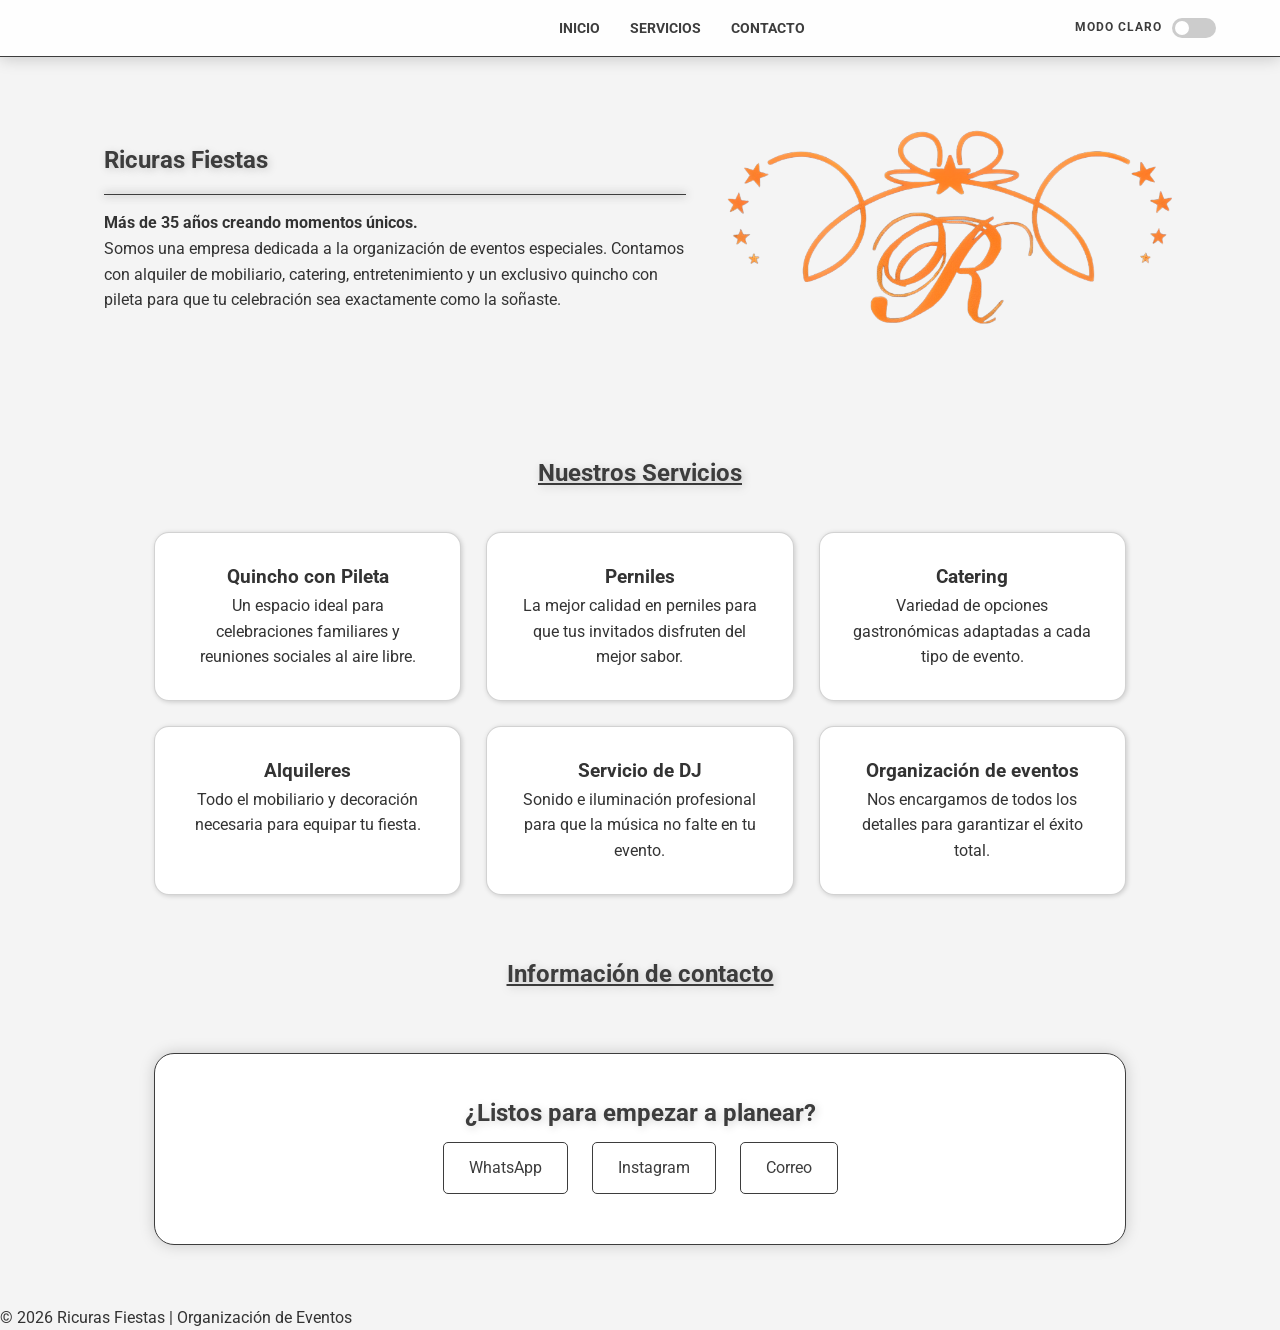
==== index.html @ ecd48186 "Primera version de la pagina de Ricuras Fiestas" ====
<!DOCTYPE html>
<html lang="es">
<head>
    <meta charset="UTF-8">
    <meta name="viewport" content="width=device-width, initial-scale=1.0">
    <title>Ricuras Fiestas | Eventos Inolvidables</title>
    <link rel="stylesheet" href="styles.css" />
    <link rel="preconnect" href="https://fonts.googleapis.com">
    <link rel="preconnect" href="https://fonts.gstatic.com" crossorigin>
    <link href="https://fonts.googleapis.com/css2?family=Roboto:wght@300;400;700&display=swap" rel="stylesheet">
</head>
<body>
<header>
    <nav class="main-nav">
        <ul>
            <li><a href="#home">Inicio</a></li>
            <li><a href="#servicios">Servicios</a></li>
            <li><a href="#contacto">Contacto</a></li>
            <li>
    <div class="theme-switch-wrapper">
        <span id="theme-text">Modo Claro</span>
        <label class="switch">
            <input type="checkbox" id="theme-toggle">
            <span class="slider"></span>
        </label>
    </div>
</li>
        </ul>
    </nav>
</header>   

<main>
    <section id="home" class="hero">
        <div class="hero-content">
            <h1 class="glow-text">Ricuras Fiestas</h1>
            <hr class="glow-hr">
            <p class="subtitle"><strong>Más de 35 años creando momentos únicos.</strong></p>
            <p class="description">
                Somos una empresa dedicada a la organización de eventos especiales. 
                Contamos con alquiler de mobiliario, catering, entretenimiento y un exclusivo quincho con pileta 
                para que tu celebración sea exactamente como la soñaste.
            </p>
        </div>
        <div class="hero-image">
            <img src="Fotoperfil.png" alt="Ricuras Fiestas Logo" class="profile-img" />
        </div>
    </section>

    <section id="servicios" class="container">
        <h2 class="center glow-text"><u>Nuestros Servicios</u></h2>
        <div class="services-grid">
            
            <article id="quincho" class="card">
                <h3>Quincho con Pileta</h3>
                <p>Un espacio ideal para celebraciones familiares y reuniones sociales al aire libre.</p>
            </article>

            <article id="perniles" class="card">
                <h3>Perniles</h3>
                <p>La mejor calidad en perniles para que tus invitados disfruten del mejor sabor.</p>
            </article>

            <article id="catering" class="card">
                <h3>Catering</h3>
                <p>Variedad de opciones gastronómicas adaptadas a cada tipo de evento.</p>
            </article>

            <article id="alquileres" class="card">
                <h3>Alquileres</h3>
                <p>Todo el mobiliario y decoración necesaria para equipar tu fiesta.</p>
            </article>

            <article id="dj" class="card">
                <h3>Servicio de DJ</h3>
                <p>Sonido e iluminación profesional para que la música no falte en tu evento.</p>
            </article>

            <article id="organizacion" class="card">
                <h3>Organización de eventos</h3>
                <p>Nos encargamos de todos los detalles para garantizar el éxito total.</p>
            </article>

        </div>
    </section>

    <section>
        <h2 class="center glow-text"><u>Información de contacto</u></h2>
    </section>  
    <section id="contacto" class="container">
        <div class="contact-card">
            <h2 class="glow-text center">¿Listos para empezar a planear?</h2>
            <div class="contact-buttons">
                <a href="https://wa.me/5493794884233" target="_blank" class="btn">WhatsApp</a>
                <a href="https://www.instagram.com/ricuras_fiestas/" target="_blank" class="btn">Instagram</a>
                <a href="mailto:pinchu976@gmail.com" class="btn">Correo</a>
            </div>
        </div>
    </section>
</main>

<footer>
    <p>&copy; 2026 Ricuras Fiestas | Organización de Eventos</p>
</footer>

<script src="script.js"></script>
</body>
</html>
---- styles.css ----
:root {
    --bg-color: #f4f4f4;
    --card-bg: #ffffff;
    --accent-color: #3d3d3d;
    --text-color: #333333;
    --header-bg: rgba(255, 255, 255, 0.9);
    --shadow-color: rgba(0, 0, 0, 0.178);
    --glow-shadow: rgba(0, 0, 0, 0.176);
}

body.dark-mode {
    --bg-color: #000000;
    --card-bg: #1a1a1a;
    --accent-color: #fefefe;
    --text-color: #ffffff;
    --header-bg: rgba(0, 0, 0, 0.95);
    --shadow-color: rgba(255, 255, 255, 0.3);
    --glow-shadow: rgba(255, 255, 255, 0.8);
}

* {
    box-sizing: border-box;
    margin: 0;
    padding: 0;
}

html, body {
    background-color: var(--bg-color);
    font-family: 'Roboto', sans-serif;
    color: var(--text-color);
    line-height: 1.6;
    scroll-behavior: smooth;
    width: 100%;
    overflow-x: hidden; 
    transition: background 0.4s ease, color 0.4s ease;
}

header {
    position: fixed;
    top: 0;
    left: 0;
    width: 100%;
    background: var(--header-bg);
    backdrop-filter: blur(10px);
    border-bottom: 1px solid var(--accent-color);
    box-shadow: 0 2px 15px var(--shadow-color);
    z-index: 1000;
}

.main-nav ul {
    display: flex;
    align-items: center;
    list-style: none;
    padding: 15px 5%;
    width: 100%;
    gap: 30px;
}

.main-nav ul li:first-child {
    margin-left: 43%;
}

.main-nav ul li:last-child {
    margin-left: auto;
}

.main-nav a {
    color: var(--accent-color);
    text-decoration: none;
    font-weight: bold;
    text-transform: uppercase;
    font-size: 0.85rem;
    transition: 0.3s ease;
    display: inline-block;
}

.main-nav a:hover {
    text-shadow: 0 0 10px var(--accent-color);
    transform: scale(1.1);
}

.theme-switch-wrapper {
    display: flex;
    align-items: center;
    gap: 10px;
}

#theme-text {
    font-size: 0.75rem;
    font-weight: bold;
    text-transform: uppercase;
    color: var(--accent-color);
    letter-spacing: 1px;
}

.switch {
    position: relative;
    display: inline-block;
    width: 44px;
    height: 20px;
}

.switch input {
    opacity: 0;
    width: 0;
    height: 0;
}

.slider {
    position: absolute;
    cursor: pointer;
    top: 0; left: 0; right: 0; bottom: 0;
    background-color: #ccc;
    transition: .4s;
    border-radius: 34px;
}

.slider:before {
    position: absolute;
    content: "";
    height: 14px;
    width: 14px;
    left: 3px;
    bottom: 3px;
    background-color: white;
    transition: .4s;
    border-radius: 50%;
}

input:checked + .slider {
    background-color: #555;
}

input:checked + .slider:before {
    transform: translateX(24px);
}

.slider:hover {
    box-shadow: 0 0 10px var(--shadow-color);
}

.hero {
    display: flex;
    flex-wrap: wrap;
    align-items: center;
    justify-content: center;
    padding: 120px 5% 60px;
    gap: 40px;
    max-width: 1200px;
    margin: 0 auto;
}

.hero-content {
    flex: 1;
    min-width: 280px;
    max-width: 600px;
}

.profile-img {
    width: 100%;
    max-width: 450px;
    height: auto;
    border-radius: 20px;
    transition: transform 0.6s ease, box-shadow 0.6s ease;
    object-fit: cover;
}

.profile-img:hover {
    transform: scale(1.05);
    box-shadow: 0 0 30px var(--glow-shadow);
}

.container {
    padding: 60px 5%;
    max-width: 1100px;
    margin: 0 auto;
}

.services-grid {
    display: grid;
    grid-template-columns: repeat(auto-fit, minmax(min(100%, 280px), 1fr));
    gap: 25px;
    margin-top: 40px;
}

.card {
    background: var(--card-bg);
    border: 1px solid var(--shadow-color);
    border-radius: 15px;
    padding: 30px;
    text-align: center;
    box-shadow: 1px 1px 5px var(--shadow-color);
    transition: all 0.6s ease;
    cursor: pointer;
}

.card:hover {
    transform: scale(1.05);
    background: var(--card-bg); 
    border-color: var(--accent-color);
    box-shadow: 0 0 25px var(--glow-shadow);
}

.glow-text {
    text-shadow: 2px 2px 8px var(--glow-shadow);
    color: var(--accent-color);
}

.glow-hr {
    border: 0;
    height: 1px;
    background: var(--accent-color);
    box-shadow: 0 0 8px var(--accent-color);
    margin: 15px 0;
}

.center { text-align: center; }

.contact-card {
    background: var(--card-bg);
    padding: 40px;
    border-radius: 20px;
    border: 1px solid var(--accent-color);
    box-shadow: 0 0 15px var(--shadow-color);
    text-align: center;
}

.btn {
    display: inline-block;
    padding: 12px 25px;
    border: 1px solid var(--accent-color);
    color: var(--accent-color);
    text-decoration: none;
    border-radius: 5px;
    transition: all 0.4s ease;
    margin: 10px;
}

.btn:hover {
    background: var(--accent-color);
    color: var(--bg-color);
    transform: scale(1.1); 
    box-shadow: 0 0 20px var(--glow-shadow);
}

@media (max-width: 768px) {
    .main-nav ul {
        flex-direction: row; 
        gap: 15px;
        padding: 15px 2%;
    }

    .main-nav ul li:first-child,
    .main-nav ul li:last-child {
        margin-left: 0; 
    }

    .hero {
        flex-direction: column-reverse;
        text-align: center;
        padding-top: 100px;
    }
    
    .card:hover {
        transform: scale(1.02); 
    }
    
}
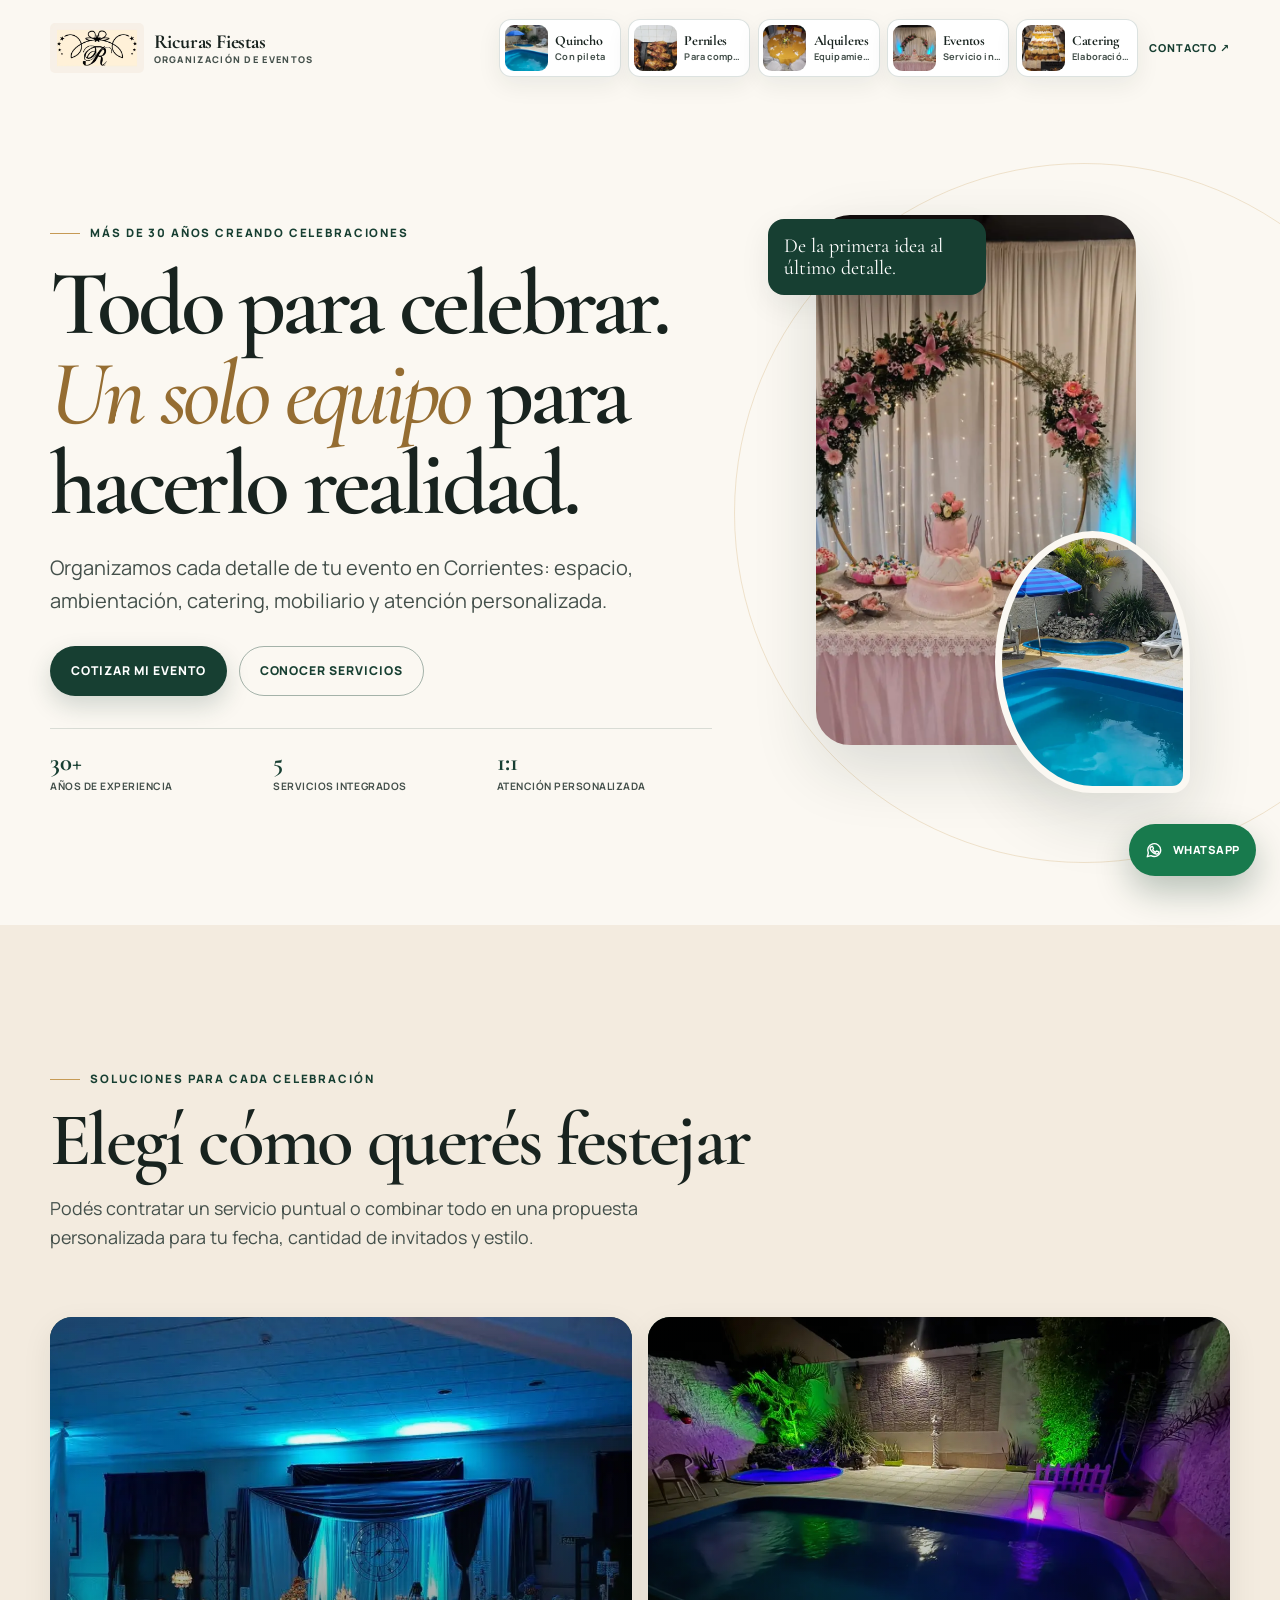
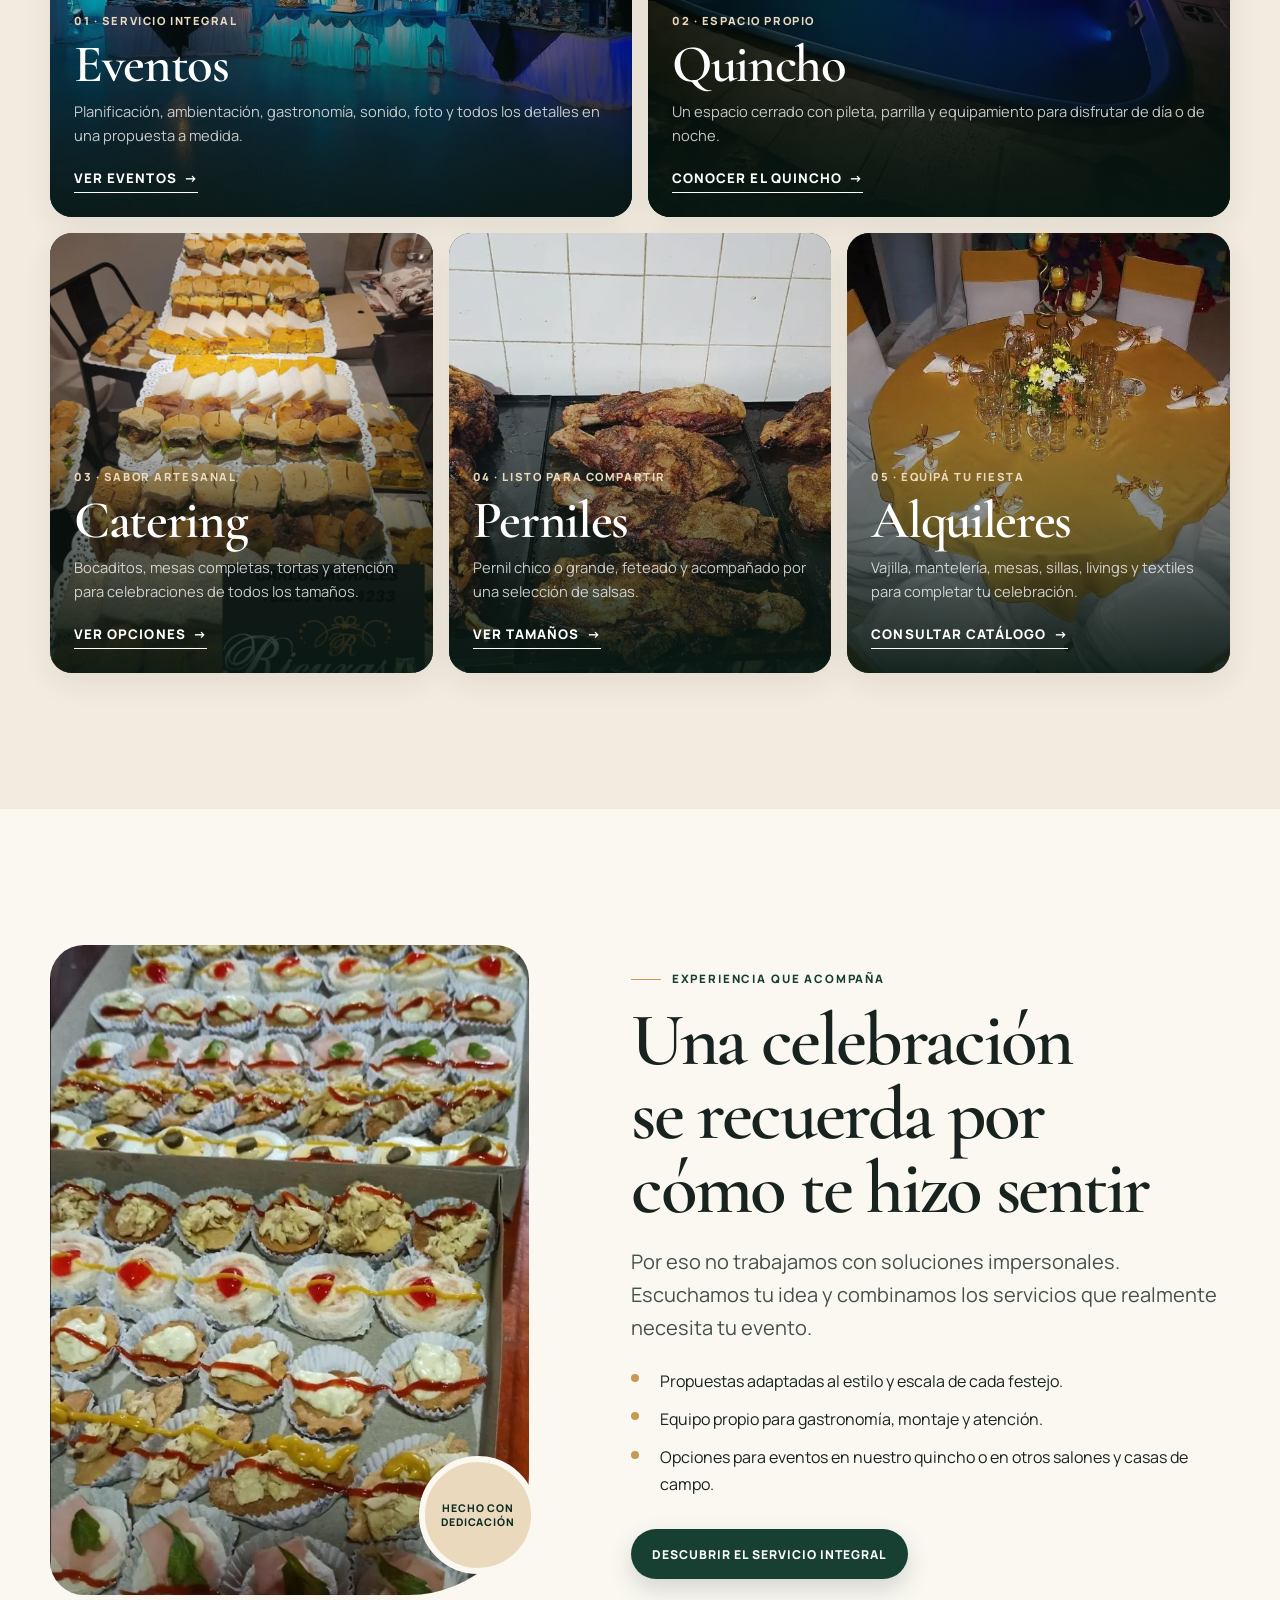
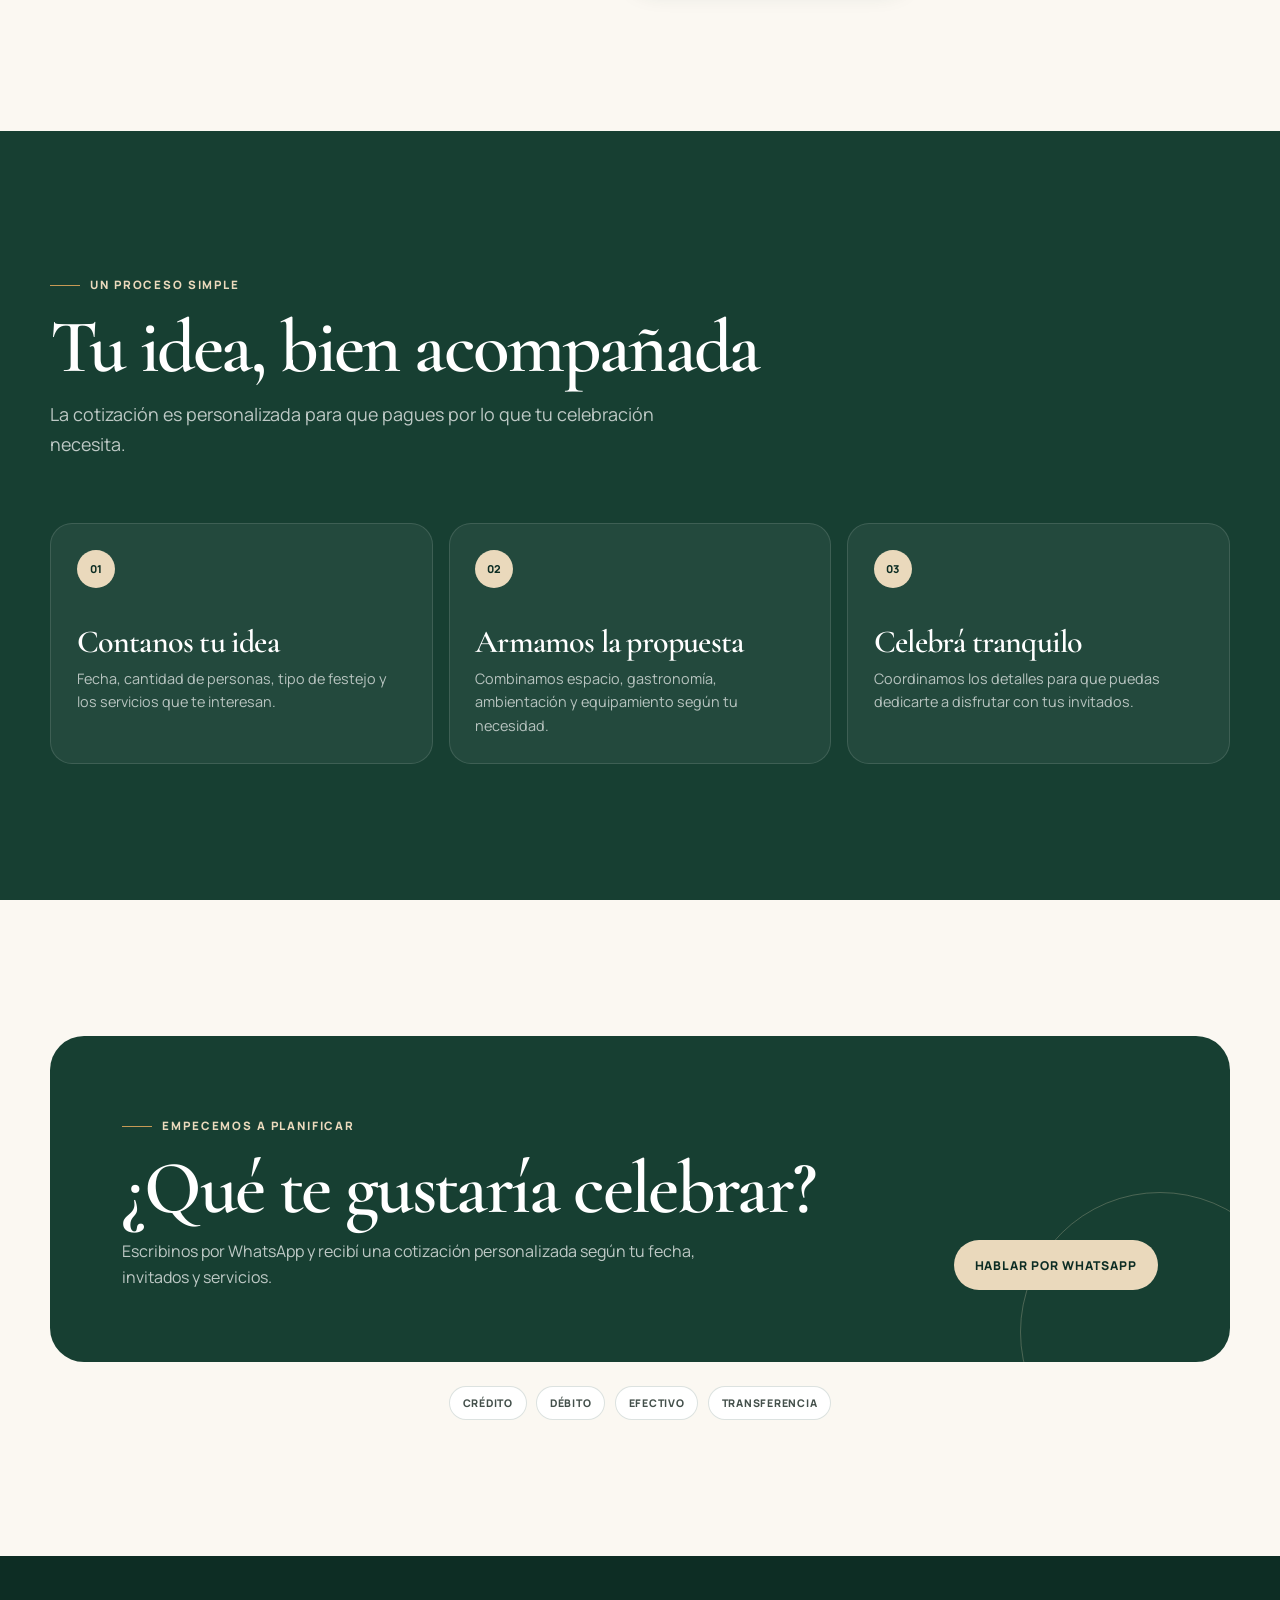
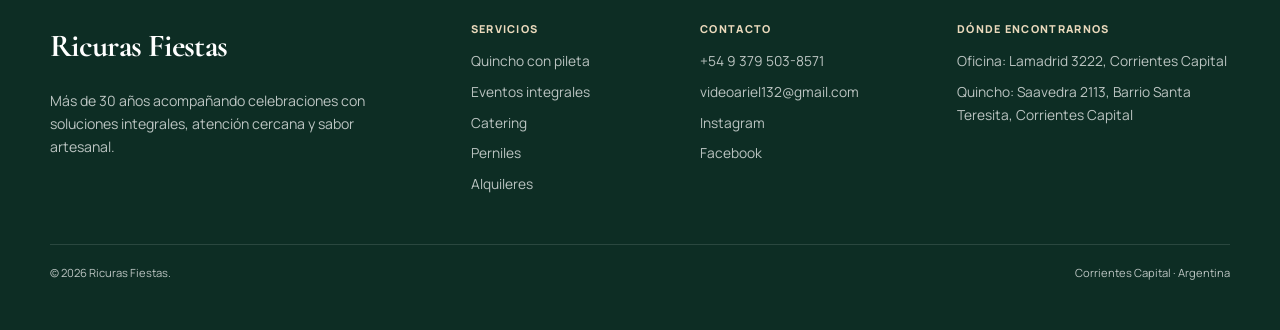
==== commit f54eab18: "Actualizacion de la nueva pagina de ricuras fiestas" ====
--- a/index.html
+++ b/index.html
@@ -1,107 +1,200 @@
-<!DOCTYPE html>
-<html lang="es">
+<!doctype html>
+<html lang="es-AR">
 <head>
-    <meta charset="UTF-8">
-    <meta name="viewport" content="width=device-width, initial-scale=1.0">
-    <title>Ricuras Fiestas | Eventos Inolvidables</title>
-    <link rel="stylesheet" href="styles.css" />
-    <link rel="preconnect" href="https://fonts.googleapis.com">
-    <link rel="preconnect" href="https://fonts.gstatic.com" crossorigin>
-    <link href="https://fonts.googleapis.com/css2?family=Roboto:wght@300;400;700&display=swap" rel="stylesheet">
+  <meta charset="utf-8">
+  <meta name="viewport" content="width=device-width, initial-scale=1">
+  <meta name="description" content="Ricuras Fiestas organiza eventos, catering, quincho con pileta, perniles y alquileres en Corrientes Capital. Más de 30 años creando celebraciones.">
+  <meta name="theme-color" content="#173f32">
+  <title>Ricuras Fiestas | Eventos y catering en Corrientes</title>
+  <link rel="icon" href="assets/images/brand/favicon.png" type="image/png">
+  <link rel="preconnect" href="https://fonts.googleapis.com">
+  <link rel="preconnect" href="https://fonts.gstatic.com" crossorigin>
+  <link href="https://fonts.googleapis.com/css2?family=Cormorant+Garamond:ital,wght@0,500;0,600;0,700;1,500&family=Manrope:wght@400;500;600;700;800&display=swap" rel="stylesheet">
+  <script>document.documentElement.classList.add("js");</script>
+  <link rel="stylesheet" href="css/styles.css">
+  <script type="application/ld+json">
+  {
+    "@context": "https://schema.org",
+    "@type": "LocalBusiness",
+    "name": "Ricuras Fiestas",
+    "description": "Organización integral de eventos, catering, alquiler de quincho, perniles y mobiliario.",
+    "telephone": "+54 9 379 503-8571",
+    "email": "videoariel132@gmail.com",
+    "address": {
+      "@type": "PostalAddress",
+      "streetAddress": "Lamadrid 3222",
+      "addressLocality": "Corrientes Capital",
+      "addressCountry": "AR"
+    },
+    "sameAs": [
+      "https://www.instagram.com/ricuras_fiestas/",
+      "https://www.facebook.com/RicurasFiestas"
+    ]
+  }
+  </script>
 </head>
-<body>
-<header>
-    <nav class="main-nav">
-        <ul>
-            <li><a href="#home">Inicio</a></li>
-            <li><a href="#servicios">Servicios</a></li>
-            <li><a href="#contacto">Contacto</a></li>
-            <li>
-    <div class="theme-switch-wrapper">
-        <span id="theme-text">Modo Claro</span>
-        <label class="switch">
-            <input type="checkbox" id="theme-toggle">
-            <span class="slider"></span>
-        </label>
-    </div>
-</li>
-        </ul>
-    </nav>
-</header>   
-
-<main>
-    <section id="home" class="hero">
-        <div class="hero-content">
-            <h1 class="glow-text">Ricuras Fiestas</h1>
-            <hr class="glow-hr">
-            <p class="subtitle"><strong>Más de 35 años creando momentos únicos.</strong></p>
-            <p class="description">
-                Somos una empresa dedicada a la organización de eventos especiales. 
-                Contamos con alquiler de mobiliario, catering, entretenimiento y un exclusivo quincho con pileta 
-                para que tu celebración sea exactamente como la soñaste.
-            </p>
-        </div>
-        <div class="hero-image">
-            <img src="Fotoperfil.png" alt="Ricuras Fiestas Logo" class="profile-img" />
-        </div>
-    </section>
-
-    <section id="servicios" class="container">
-        <h2 class="center glow-text"><u>Nuestros Servicios</u></h2>
+<body data-page="inicio">
+  <a class="skip-link" href="#contenido">Saltar al contenido</a>
+  <div data-site-header></div>
+
+  <main id="contenido">
+    <section class="home-hero">
+      <div class="container hero-grid">
+        <div class="hero-copy reveal">
+          <span class="eyebrow">Más de 30 años creando celebraciones</span>
+          <h1>Todo para celebrar. <em>Un solo equipo</em> para hacerlo realidad.</h1>
+          <p class="lead">Organizamos cada detalle de tu evento en Corrientes: espacio, ambientación, catering, mobiliario y atención personalizada.</p>
+          <div class="hero-actions">
+            <a class="button button--primary" href="#" data-whatsapp="Hola, quiero contarles mi idea y solicitar una cotización personalizada para un evento.">Cotizar mi evento</a>
+            <a class="button button--outline" href="#servicios">Conocer servicios</a>
+          </div>
+          <div class="hero-trust" aria-label="Principales fortalezas">
+            <div><strong>30+</strong><span>Años de experiencia</span></div>
+            <div><strong>5</strong><span>Servicios integrados</span></div>
+            <div><strong>1:1</strong><span>Atención personalizada</span></div>
+          </div>
+        </div>
+
+        <div class="hero-collage reveal" aria-label="Selección de trabajos de Ricuras Fiestas">
+          <figure class="hero-photo hero-photo--main">
+            <img src="assets/images/eventos/evento-15.webp" alt="Mesa dulce rosa preparada por Ricuras Fiestas" width="1600" height="1200">
+          </figure>
+          <figure class="hero-photo hero-photo--small">
+            <img src="assets/images/quincho/quincho-02.webp" alt="Pileta del quincho durante el día" width="1600" height="900">
+          </figure>
+          <p class="hero-note">De la primera idea al último detalle.</p>
+        </div>
+      </div>
+    </section>
+
+    <section class="section section--cream" id="servicios">
+      <div class="container">
+        <header class="section-heading reveal">
+          <span class="eyebrow">Soluciones para cada celebración</span>
+          <h2>Elegí cómo querés festejar</h2>
+          <p>Podés contratar un servicio puntual o combinar todo en una propuesta personalizada para tu fecha, cantidad de invitados y estilo.</p>
+        </header>
+
         <div class="services-grid">
-            
-            <article id="quincho" class="card">
-                <h3>Quincho con Pileta</h3>
-                <p>Un espacio ideal para celebraciones familiares y reuniones sociales al aire libre.</p>
-            </article>
-
-            <article id="perniles" class="card">
-                <h3>Perniles</h3>
-                <p>La mejor calidad en perniles para que tus invitados disfruten del mejor sabor.</p>
-            </article>
-
-            <article id="catering" class="card">
-                <h3>Catering</h3>
-                <p>Variedad de opciones gastronómicas adaptadas a cada tipo de evento.</p>
-            </article>
-
-            <article id="alquileres" class="card">
-                <h3>Alquileres</h3>
-                <p>Todo el mobiliario y decoración necesaria para equipar tu fiesta.</p>
-            </article>
-
-            <article id="dj" class="card">
-                <h3>Servicio de DJ</h3>
-                <p>Sonido e iluminación profesional para que la música no falte en tu evento.</p>
-            </article>
-
-            <article id="organizacion" class="card">
-                <h3>Organización de eventos</h3>
-                <p>Nos encargamos de todos los detalles para garantizar el éxito total.</p>
-            </article>
-
-        </div>
-    </section>
-
-    <section>
-        <h2 class="center glow-text"><u>Información de contacto</u></h2>
-    </section>  
-    <section id="contacto" class="container">
-        <div class="contact-card">
-            <h2 class="glow-text center">¿Listos para empezar a planear?</h2>
-            <div class="contact-buttons">
-                <a href="https://wa.me/5493794884233" target="_blank" class="btn">WhatsApp</a>
-                <a href="https://www.instagram.com/ricuras_fiestas/" target="_blank" class="btn">Instagram</a>
-                <a href="mailto:pinchu976@gmail.com" class="btn">Correo</a>
+          <a class="service-card reveal" href="eventos.html">
+            <img src="assets/images/eventos/evento-13.webp" alt="Salón de eventos iluminado en azul" loading="lazy" decoding="async">
+            <span class="service-card-content">
+              <span class="service-card-number">01 · Servicio integral</span>
+              <h3>Eventos</h3>
+              <p>Planificación, ambientación, gastronomía, sonido, foto y todos los detalles en una propuesta a medida.</p>
+              <span class="text-link">Ver eventos <span aria-hidden="true">→</span></span>
+            </span>
+          </a>
+
+          <a class="service-card reveal" href="quincho.html">
+            <img src="assets/images/quincho/quincho-08.webp" alt="Pileta del quincho iluminada por la noche" loading="lazy" decoding="async">
+            <span class="service-card-content">
+              <span class="service-card-number">02 · Espacio propio</span>
+              <h3>Quincho</h3>
+              <p>Un espacio cerrado con pileta, parrilla y equipamiento para disfrutar de día o de noche.</p>
+              <span class="text-link">Conocer el quincho <span aria-hidden="true">→</span></span>
+            </span>
+          </a>
+
+          <a class="service-card reveal" href="catering.html">
+            <img src="assets/images/catering/catering-03.webp" alt="Mesa con variedad de bocaditos" loading="lazy" decoding="async">
+            <span class="service-card-content">
+              <span class="service-card-number">03 · Sabor artesanal</span>
+              <h3>Catering</h3>
+              <p>Bocaditos, mesas completas, tortas y atención para celebraciones de todos los tamaños.</p>
+              <span class="text-link">Ver opciones <span aria-hidden="true">→</span></span>
+            </span>
+          </a>
+
+          <a class="service-card reveal" href="perniles.html">
+            <img src="assets/images/perniles/pernil-02.webp" alt="Perniles dorados recién cocinados" loading="lazy" decoding="async">
+            <span class="service-card-content">
+              <span class="service-card-number">04 · Listo para compartir</span>
+              <h3>Perniles</h3>
+              <p>Pernil chico o grande, feteado y acompañado por una selección de salsas.</p>
+              <span class="text-link">Ver tamaños <span aria-hidden="true">→</span></span>
+            </span>
+          </a>
+
+          <a class="service-card reveal" href="alquileres.html">
+            <img src="assets/images/eventos/evento-01.webp" alt="Mesa vestida con vajilla y sillas" loading="lazy" decoding="async">
+            <span class="service-card-content">
+              <span class="service-card-number">05 · Equipá tu fiesta</span>
+              <h3>Alquileres</h3>
+              <p>Vajilla, mantelería, mesas, sillas, livings y textiles para completar tu celebración.</p>
+              <span class="text-link">Consultar catálogo <span aria-hidden="true">→</span></span>
+            </span>
+          </a>
+        </div>
+      </div>
+    </section>
+
+    <section class="section">
+      <div class="container editorial-grid">
+        <div class="editorial-media reveal">
+          <img src="assets/images/catering/catering-10.webp" alt="Bandejas de canapés elaborados por Ricuras Fiestas" loading="lazy" decoding="async">
+          <span class="editorial-badge">Hecho con dedicación</span>
+        </div>
+        <div class="editorial-copy reveal">
+          <span class="eyebrow">Experiencia que acompaña</span>
+          <h2>Una celebración se recuerda por cómo te hizo sentir</h2>
+          <p class="lead">Por eso no trabajamos con soluciones impersonales. Escuchamos tu idea y combinamos los servicios que realmente necesita tu evento.</p>
+          <ul class="check-list">
+            <li>Propuestas adaptadas al estilo y escala de cada festejo.</li>
+            <li>Equipo propio para gastronomía, montaje y atención.</li>
+            <li>Opciones para eventos en nuestro quincho o en otros salones y casas de campo.</li>
+          </ul>
+          <a class="button button--primary" href="eventos.html">Descubrir el servicio integral</a>
+        </div>
+      </div>
+    </section>
+
+    <section class="section section--forest">
+      <div class="container">
+        <header class="section-heading reveal">
+          <span class="eyebrow">Un proceso simple</span>
+          <h2>Tu idea, bien acompañada</h2>
+          <p>La cotización es personalizada para que pagues por lo que tu celebración necesita.</p>
+        </header>
+        <div class="steps">
+          <article class="step reveal">
+            <h3>Contanos tu idea</h3>
+            <p>Fecha, cantidad de personas, tipo de festejo y los servicios que te interesan.</p>
+          </article>
+          <article class="step reveal">
+            <h3>Armamos la propuesta</h3>
+            <p>Combinamos espacio, gastronomía, ambientación y equipamiento según tu necesidad.</p>
+          </article>
+          <article class="step reveal">
+            <h3>Celebrá tranquilo</h3>
+            <p>Coordinamos los detalles para que puedas dedicarte a disfrutar con tus invitados.</p>
+          </article>
+        </div>
+      </div>
+    </section>
+
+    <section class="section">
+      <div class="container">
+        <div class="cta-band reveal">
+          <div class="cta-band-content">
+            <div>
+              <span class="eyebrow">Empecemos a planificar</span>
+              <h2>¿Qué te gustaría celebrar?</h2>
+              <p>Escribinos por WhatsApp y recibí una cotización personalizada según tu fecha, invitados y servicios.</p>
             </div>
-        </div>
-    </section>
-</main>
-
-<footer>
-    <p>&copy; 2026 Ricuras Fiestas | Organización de Eventos</p>
-</footer>
-
-<script src="script.js"></script>
+            <a class="button button--gold" href="#" data-whatsapp="Hola, quiero solicitar una cotización personalizada para mi celebración.">Hablar por WhatsApp</a>
+          </div>
+        </div>
+        <div class="payment-strip" aria-label="Medios de pago disponibles">
+          <span>Crédito</span><span>Débito</span><span>Efectivo</span><span>Transferencia</span>
+        </div>
+      </div>
+    </section>
+  </main>
+
+  <div data-site-footer></div>
+  <a class="whatsapp-float" data-whatsapp-float href="#" aria-label="Consultar por WhatsApp"></a>
+  <script src="js/content.js"></script>
+  <script src="js/main.js"></script>
 </body>
-</html>+</html>
--- a/css/styles.css
+++ b/css/styles.css
@@ -0,0 +1,2003 @@
+/* ================================================================
+   RICURAS FIESTAS — SISTEMA VISUAL
+   Mobile first · CSS compartido por todas las páginas
+   ================================================================ */
+
+/* 1. Variables y base ------------------------------------------------ */
+:root {
+  --ink: #18231f;
+  --ink-soft: #44504b;
+  --forest: #173f32;
+  --forest-dark: #0d2d24;
+  --sage: #8da192;
+  --gold: #c69a55;
+  --gold-light: #ead9bc;
+  --ivory: #fbf8f2;
+  --cream: #f3ebdf;
+  --white: #ffffff;
+  --line: rgba(23, 63, 50, 0.15);
+  --shadow-sm: 0 10px 30px rgba(20, 39, 32, 0.08);
+  --shadow-md: 0 24px 65px rgba(20, 39, 32, 0.14);
+  --font-display: "Cormorant Garamond", Georgia, serif;
+  --font-body: "Manrope", Inter, system-ui, -apple-system, BlinkMacSystemFont, "Segoe UI", sans-serif;
+  --container: 1180px;
+  --radius-sm: 12px;
+  --radius-md: 22px;
+  --radius-lg: 34px;
+  --transition: 220ms ease;
+}
+
+*,
+*::before,
+*::after {
+  box-sizing: border-box;
+}
+
+html {
+  scroll-behavior: smooth;
+  scroll-padding-top: 110px;
+}
+
+body {
+  margin: 0;
+  color: var(--ink);
+  background: var(--ivory);
+  font-family: var(--font-body);
+  font-size: 1rem;
+  line-height: 1.65;
+  text-rendering: optimizeLegibility;
+  -webkit-font-smoothing: antialiased;
+}
+
+body.menu-open,
+body.dialog-open {
+  overflow: hidden;
+}
+
+img,
+video {
+  display: block;
+  max-width: 100%;
+}
+
+a {
+  color: inherit;
+  text-decoration: none;
+}
+
+button,
+input,
+select,
+textarea {
+  color: inherit;
+  font: inherit;
+}
+
+button,
+a {
+  -webkit-tap-highlight-color: transparent;
+}
+
+h1,
+h2,
+h3,
+p,
+ul {
+  margin-top: 0;
+}
+
+h1,
+h2,
+h3 {
+  font-family: var(--font-display);
+  font-weight: 600;
+  line-height: 0.98;
+  text-wrap: balance;
+}
+
+h1 {
+  font-size: clamp(3rem, 12vw, 6.8rem);
+  letter-spacing: -0.045em;
+}
+
+h2 {
+  font-size: clamp(2.35rem, 8vw, 4.7rem);
+  letter-spacing: -0.035em;
+}
+
+h3 {
+  font-size: clamp(1.6rem, 5vw, 2.25rem);
+  letter-spacing: -0.025em;
+}
+
+p:last-child,
+ul:last-child {
+  margin-bottom: 0;
+}
+
+::selection {
+  color: var(--white);
+  background: var(--forest);
+}
+
+:focus-visible {
+  outline: 3px solid var(--gold);
+  outline-offset: 4px;
+}
+
+.skip-link {
+  position: fixed;
+  top: 10px;
+  left: 10px;
+  z-index: 2000;
+  padding: 0.75rem 1rem;
+  color: var(--white);
+  background: var(--forest-dark);
+  border-radius: 8px;
+  transform: translateY(-150%);
+  transition: transform var(--transition);
+}
+
+.skip-link:focus {
+  transform: translateY(0);
+}
+
+.container {
+  width: min(calc(100% - 2rem), var(--container));
+  margin-inline: auto;
+}
+
+.section {
+  padding-block: clamp(4.5rem, 11vw, 8.5rem);
+}
+
+.section--compact {
+  padding-block: clamp(3rem, 8vw, 5.5rem);
+}
+
+.section--cream {
+  background: var(--cream);
+}
+
+.section--forest {
+  color: var(--white);
+  background: var(--forest);
+}
+
+.eyebrow {
+  display: inline-flex;
+  align-items: center;
+  gap: 0.65rem;
+  margin-bottom: 1.1rem;
+  color: var(--forest);
+  font-size: 0.72rem;
+  font-weight: 800;
+  letter-spacing: 0.16em;
+  line-height: 1.3;
+  text-transform: uppercase;
+}
+
+.eyebrow::before {
+  width: 30px;
+  height: 1px;
+  background: var(--gold);
+  content: "";
+}
+
+.section--forest .eyebrow,
+.hero--dark .eyebrow,
+.cta-band .eyebrow {
+  color: var(--gold-light);
+}
+
+.section-heading {
+  max-width: 760px;
+  margin-bottom: clamp(2rem, 6vw, 4rem);
+}
+
+.section-heading h2 {
+  margin-bottom: 1rem;
+}
+
+.section-heading p {
+  max-width: 650px;
+  color: var(--ink-soft);
+  font-size: clamp(1rem, 2vw, 1.12rem);
+}
+
+.section--forest .section-heading p {
+  color: rgba(255, 255, 255, 0.72);
+}
+
+.lead {
+  color: var(--ink-soft);
+  font-size: clamp(1.05rem, 2.5vw, 1.25rem);
+}
+
+.text-link {
+  display: inline-flex;
+  align-items: center;
+  gap: 0.45rem;
+  padding-bottom: 0.15rem;
+  border-bottom: 1px solid currentColor;
+  color: var(--forest);
+  font-size: 0.83rem;
+  font-weight: 800;
+  letter-spacing: 0.08em;
+  text-transform: uppercase;
+  transition: gap var(--transition), color var(--transition);
+}
+
+.text-link:hover {
+  gap: 0.7rem;
+  color: #8f672c;
+}
+
+/* 2. Botones --------------------------------------------------------- */
+.button {
+  display: inline-flex;
+  min-height: 50px;
+  align-items: center;
+  justify-content: center;
+  gap: 0.65rem;
+  padding: 0.85rem 1.25rem;
+  border: 1px solid transparent;
+  border-radius: 999px;
+  cursor: pointer;
+  font-size: 0.76rem;
+  font-weight: 800;
+  letter-spacing: 0.08em;
+  line-height: 1.25;
+  text-align: center;
+  text-transform: uppercase;
+  transition: transform var(--transition), background var(--transition), color var(--transition), border-color var(--transition);
+}
+
+.button:hover {
+  transform: translateY(-2px);
+}
+
+.button--primary {
+  color: var(--white);
+  background: var(--forest);
+  box-shadow: 0 10px 25px rgba(23, 63, 50, 0.18);
+}
+
+.button--primary:hover {
+  background: var(--forest-dark);
+}
+
+.button--gold {
+  color: var(--forest-dark);
+  background: var(--gold-light);
+}
+
+.button--gold:hover {
+  background: var(--white);
+}
+
+.button--outline {
+  color: var(--forest);
+  background: transparent;
+  border-color: rgba(23, 63, 50, 0.38);
+}
+
+.button--outline:hover {
+  color: var(--white);
+  background: var(--forest);
+  border-color: var(--forest);
+}
+
+.button--light {
+  color: var(--white);
+  background: rgba(255, 255, 255, 0.09);
+  border-color: rgba(255, 255, 255, 0.36);
+}
+
+.button--light:hover {
+  color: var(--forest);
+  background: var(--white);
+}
+
+.button--block {
+  width: 100%;
+}
+
+.button svg,
+.whatsapp-float svg {
+  width: 1.15rem;
+  height: 1.15rem;
+  flex: 0 0 auto;
+}
+
+/* 3. Encabezado y navegación ---------------------------------------- */
+.site-header {
+  position: sticky;
+  top: 0;
+  z-index: 900;
+  background: rgba(251, 248, 242, 0.94);
+  border-bottom: 1px solid transparent;
+  backdrop-filter: blur(16px);
+  transition: box-shadow var(--transition), border-color var(--transition);
+}
+
+.site-header.is-scrolled {
+  border-color: var(--line);
+  box-shadow: 0 8px 30px rgba(20, 39, 32, 0.06);
+}
+
+.header-inner {
+  display: flex;
+  min-height: 84px;
+  align-items: center;
+  justify-content: space-between;
+  gap: 0.75rem;
+}
+
+.brand {
+  display: inline-flex;
+  min-width: 0;
+  align-items: center;
+  gap: 0.5rem;
+}
+
+.brand img {
+  width: 84px;
+  height: 44px;
+  flex: 0 0 auto;
+  object-fit: contain;
+  border-radius: 5px;
+}
+
+.brand-copy {
+  display: grid;
+  line-height: 1;
+}
+
+.brand-name {
+  font-family: var(--font-display);
+  font-size: 1.05rem;
+  font-weight: 700;
+  letter-spacing: -0.02em;
+}
+
+.brand-tagline {
+  display: none;
+  margin-top: 0.2rem;
+  color: var(--ink-soft);
+  font-size: 0.58rem;
+  font-weight: 800;
+  letter-spacing: 0.14em;
+  text-transform: uppercase;
+}
+
+.nav-toggle {
+  display: inline-grid;
+  width: 46px;
+  height: 46px;
+  place-items: center;
+  border: 1px solid var(--line);
+  border-radius: 50%;
+  background: transparent;
+  cursor: pointer;
+}
+
+.nav-toggle-lines,
+.nav-toggle-lines::before,
+.nav-toggle-lines::after {
+  display: block;
+  width: 19px;
+  height: 1.5px;
+  background: var(--ink);
+  transition: transform var(--transition), opacity var(--transition);
+}
+
+.nav-toggle-lines {
+  position: relative;
+}
+
+.nav-toggle-lines::before,
+.nav-toggle-lines::after {
+  position: absolute;
+  left: 0;
+  content: "";
+}
+
+.nav-toggle-lines::before {
+  transform: translateY(-6px);
+}
+
+.nav-toggle-lines::after {
+  transform: translateY(6px);
+}
+
+.nav-toggle[aria-expanded="true"] .nav-toggle-lines {
+  background: transparent;
+}
+
+.nav-toggle[aria-expanded="true"] .nav-toggle-lines::before {
+  transform: rotate(45deg);
+}
+
+.nav-toggle[aria-expanded="true"] .nav-toggle-lines::after {
+  transform: rotate(-45deg);
+}
+
+.main-nav {
+  position: absolute;
+  top: 100%;
+  right: 0;
+  left: 0;
+  height: calc(100svh - 84px);
+  display: flex;
+  flex-direction: column;
+  padding: 1.25rem max(1rem, calc((100vw - var(--container)) / 2)) 2rem;
+  background: var(--ivory);
+  opacity: 0;
+  overflow-y: auto;
+  pointer-events: none;
+  transform: translateY(-12px);
+  transition: opacity var(--transition), transform var(--transition);
+}
+
+.main-nav.is-open {
+  opacity: 1;
+  pointer-events: auto;
+  transform: translateY(0);
+}
+
+.nav-list {
+  display: grid;
+  grid-template-columns: repeat(2, minmax(0, 1fr));
+  gap: 0.65rem;
+  margin: 0;
+  padding: 0;
+  list-style: none;
+}
+
+.nav-list li:last-child {
+  grid-column: 1 / -1;
+}
+
+.nav-mobile-intro {
+  margin-bottom: 0.8rem;
+  color: var(--ink-soft);
+  font-size: 0.7rem;
+  font-weight: 800;
+  letter-spacing: 0.1em;
+  text-transform: uppercase;
+}
+
+.nav-card {
+  position: relative;
+  display: flex;
+  min-width: 0;
+  height: 76px;
+  align-items: center;
+  gap: 0.65rem;
+  padding: 0.4rem;
+  overflow: hidden;
+  background: var(--white);
+  border: 1px solid var(--line);
+  border-radius: 14px;
+  box-shadow: 0 8px 24px rgba(20, 39, 32, 0.07);
+  transition: transform var(--transition), border-color var(--transition), box-shadow var(--transition), background var(--transition);
+}
+
+.nav-card:hover {
+  border-color: rgba(198, 154, 85, 0.72);
+  box-shadow: 0 12px 28px rgba(20, 39, 32, 0.11);
+  transform: translateY(-2px);
+}
+
+.nav-card[aria-current="page"] {
+  background: #f5eddf;
+  border-color: var(--gold);
+  box-shadow: inset 0 0 0 1px rgba(198, 154, 85, 0.18);
+}
+
+.nav-card-media {
+  width: 58px;
+  height: 100%;
+  flex: 0 0 auto;
+  overflow: hidden;
+  border-radius: 10px;
+}
+
+.nav-card-media img {
+  width: 100%;
+  height: 100%;
+  object-fit: cover;
+  transition: transform 450ms ease;
+}
+
+.nav-card:hover .nav-card-media img {
+  transform: scale(1.06);
+}
+
+.nav-card-copy {
+  display: grid;
+  min-width: 0;
+  line-height: 1.15;
+}
+
+.nav-card-copy strong {
+  overflow: hidden;
+  font-family: var(--font-display);
+  font-size: 1.15rem;
+  font-weight: 700;
+  letter-spacing: -0.02em;
+  text-overflow: ellipsis;
+}
+
+.nav-card-copy small {
+  display: block;
+  margin-top: 0.2rem;
+  overflow: hidden;
+  color: var(--ink-soft);
+  font-size: 0.62rem;
+  font-weight: 700;
+  letter-spacing: 0.02em;
+  text-overflow: ellipsis;
+  white-space: nowrap;
+}
+
+.nav-utility {
+  display: flex;
+  align-items: center;
+  justify-content: space-between;
+  gap: 1rem;
+  margin-top: 1rem;
+  padding-top: 1rem;
+  border-top: 1px solid var(--line);
+}
+
+.nav-utility a {
+  color: var(--forest);
+  font-size: 0.74rem;
+  font-weight: 800;
+  letter-spacing: 0.08em;
+  text-transform: uppercase;
+}
+
+.nav-utility a[aria-current="page"] {
+  color: #8f672c;
+}
+
+/* 4. Hero de inicio -------------------------------------------------- */
+.home-hero {
+  position: relative;
+  padding: clamp(3rem, 8vw, 7rem) 0 clamp(4rem, 9vw, 8rem);
+  overflow: hidden;
+}
+
+.home-hero::before {
+  position: absolute;
+  top: 8%;
+  right: -12%;
+  width: min(56vw, 700px);
+  aspect-ratio: 1;
+  border: 1px solid rgba(198, 154, 85, 0.25);
+  border-radius: 50%;
+  content: "";
+  pointer-events: none;
+}
+
+.hero-grid {
+  position: relative;
+  display: grid;
+  gap: 3rem;
+}
+
+.hero-copy {
+  position: relative;
+  z-index: 2;
+}
+
+.home-hero h1 {
+  max-width: 850px;
+  margin-bottom: 1.35rem;
+}
+
+.home-hero h1 em {
+  color: #956d32;
+  font-style: italic;
+  font-weight: 500;
+}
+
+.hero-copy .lead {
+  max-width: 590px;
+  margin-bottom: 1.8rem;
+}
+
+.hero-actions {
+  display: flex;
+  flex-wrap: wrap;
+  gap: 0.75rem;
+}
+
+.hero-trust {
+  display: grid;
+  grid-template-columns: repeat(3, minmax(0, 1fr));
+  gap: 0.5rem;
+  margin-top: 2rem;
+  padding-top: 1.35rem;
+  border-top: 1px solid var(--line);
+}
+
+.hero-trust strong {
+  display: block;
+  color: var(--forest);
+  font-family: var(--font-display);
+  font-size: 1.55rem;
+  line-height: 1;
+}
+
+.hero-trust span {
+  display: block;
+  margin-top: 0.3rem;
+  color: var(--ink-soft);
+  font-size: 0.64rem;
+  font-weight: 700;
+  letter-spacing: 0.05em;
+  line-height: 1.35;
+  text-transform: uppercase;
+}
+
+.hero-collage {
+  position: relative;
+  min-height: 480px;
+}
+
+.hero-photo {
+  position: absolute;
+  overflow: hidden;
+  background: var(--cream);
+  box-shadow: var(--shadow-md);
+}
+
+.hero-photo img {
+  width: 100%;
+  height: 100%;
+  object-fit: cover;
+  transition: transform 900ms cubic-bezier(0.2, 0.75, 0.25, 1);
+}
+
+.hero-photo:hover img {
+  transform: scale(1.035);
+}
+
+.hero-photo--main {
+  inset: 0 12% 8% 0;
+  border-radius: var(--radius-lg) var(--radius-lg) 90px var(--radius-lg);
+}
+
+.hero-photo--main img {
+  object-position: 58% center;
+}
+
+.hero-photo--small {
+  right: 0;
+  bottom: 0;
+  width: 43%;
+  height: 43%;
+  border: 7px solid var(--ivory);
+  border-radius: 50% 50% 18px 50%;
+}
+
+.hero-note {
+  position: absolute;
+  top: 1.2rem;
+  left: -0.5rem;
+  z-index: 2;
+  width: min(220px, 48%);
+  padding: 1rem;
+  color: var(--white);
+  background: var(--forest);
+  border-radius: 16px;
+  box-shadow: var(--shadow-sm);
+  font-family: var(--font-display);
+  font-size: 1.25rem;
+  line-height: 1.1;
+}
+
+/* 5. Tarjetas de servicios ------------------------------------------ */
+.services-grid {
+  display: grid;
+  gap: 1rem;
+}
+
+.service-card {
+  position: relative;
+  min-height: 440px;
+  overflow: hidden;
+  color: var(--white);
+  background: var(--forest);
+  border-radius: var(--radius-md);
+  box-shadow: var(--shadow-sm);
+}
+
+.service-card img {
+  position: absolute;
+  inset: 0;
+  width: 100%;
+  height: 100%;
+  object-fit: cover;
+  transition: transform 700ms cubic-bezier(0.2, 0.75, 0.25, 1);
+}
+
+.service-card::after {
+  position: absolute;
+  inset: 0;
+  background: linear-gradient(180deg, rgba(8, 24, 19, 0.04) 30%, rgba(8, 24, 19, 0.92) 100%);
+  content: "";
+}
+
+.service-card:hover img {
+  transform: scale(1.05);
+}
+
+.service-card-content {
+  position: absolute;
+  right: 0;
+  bottom: 0;
+  left: 0;
+  z-index: 1;
+  padding: 1.5rem;
+}
+
+.service-card-number {
+  display: block;
+  margin-bottom: 0.5rem;
+  color: var(--gold-light);
+  font-size: 0.7rem;
+  font-weight: 800;
+  letter-spacing: 0.14em;
+  text-transform: uppercase;
+}
+
+.service-card h3 {
+  margin-bottom: 0.55rem;
+  font-size: clamp(2.1rem, 8vw, 3.3rem);
+}
+
+.service-card p {
+  max-width: 34rem;
+  margin-bottom: 1rem;
+  color: rgba(255, 255, 255, 0.76);
+  font-size: 0.92rem;
+}
+
+.service-card .text-link {
+  color: var(--white);
+}
+
+/* 6. Contenido editorial y proceso ---------------------------------- */
+.editorial-grid {
+  display: grid;
+  gap: 2.5rem;
+  align-items: center;
+}
+
+.editorial-media {
+  position: relative;
+}
+
+.editorial-media img {
+  width: 100%;
+  aspect-ratio: 4 / 5;
+  object-fit: cover;
+  border-radius: var(--radius-lg) var(--radius-lg) 120px var(--radius-lg);
+}
+
+.editorial-badge {
+  position: absolute;
+  right: -0.5rem;
+  bottom: 1.3rem;
+  display: grid;
+  width: 118px;
+  aspect-ratio: 1;
+  place-items: center;
+  padding: 1rem;
+  color: var(--forest-dark);
+  background: var(--gold-light);
+  border: 6px solid var(--ivory);
+  border-radius: 50%;
+  font-size: 0.66rem;
+  font-weight: 800;
+  letter-spacing: 0.08em;
+  line-height: 1.35;
+  text-align: center;
+  text-transform: uppercase;
+}
+
+.editorial-copy h2 {
+  margin-bottom: 1.2rem;
+}
+
+.editorial-copy .lead {
+  margin-bottom: 1.5rem;
+}
+
+.check-list {
+  display: grid;
+  gap: 0.75rem;
+  margin: 1.5rem 0 2rem;
+  padding: 0;
+  list-style: none;
+}
+
+.check-list li {
+  position: relative;
+  padding-left: 1.8rem;
+}
+
+.check-list li::before {
+  position: absolute;
+  top: 0.65em;
+  left: 0;
+  width: 8px;
+  height: 8px;
+  background: var(--gold);
+  border-radius: 50%;
+  content: "";
+  transform: translateY(-50%);
+}
+
+.steps {
+  display: grid;
+  gap: 1rem;
+  counter-reset: steps;
+}
+
+.step {
+  position: relative;
+  padding: 1.6rem;
+  background: rgba(255, 255, 255, 0.055);
+  border: 1px solid rgba(255, 255, 255, 0.12);
+  border-radius: var(--radius-md);
+  counter-increment: steps;
+}
+
+.step::before {
+  display: grid;
+  width: 38px;
+  height: 38px;
+  place-items: center;
+  margin-bottom: 2.4rem;
+  color: var(--forest-dark);
+  background: var(--gold-light);
+  border-radius: 50%;
+  content: counter(steps, decimal-leading-zero);
+  font-size: 0.68rem;
+  font-weight: 800;
+}
+
+.step h3 {
+  margin-bottom: 0.55rem;
+  font-size: 2rem;
+}
+
+.step p {
+  color: rgba(255, 255, 255, 0.68);
+  font-size: 0.9rem;
+}
+
+/* 7. Hero interior --------------------------------------------------- */
+.inner-hero {
+  position: relative;
+  min-height: min(780px, calc(100svh - 110px));
+  display: grid;
+  align-items: end;
+  color: var(--white);
+  background: var(--forest-dark);
+  overflow: hidden;
+}
+
+.inner-hero > img {
+  position: absolute;
+  inset: 0;
+  width: 100%;
+  height: 100%;
+  object-fit: cover;
+}
+
+.inner-hero::after {
+  position: absolute;
+  inset: 0;
+  background: linear-gradient(180deg, rgba(7, 20, 16, 0.12) 18%, rgba(7, 20, 16, 0.9) 100%);
+  content: "";
+}
+
+.inner-hero-content {
+  position: relative;
+  z-index: 1;
+  max-width: 900px;
+  padding-block: clamp(5rem, 14vw, 9rem) clamp(3rem, 8vw, 6rem);
+}
+
+.inner-hero h1 {
+  margin-bottom: 1rem;
+}
+
+.inner-hero p {
+  max-width: 680px;
+  color: rgba(255, 255, 255, 0.8);
+  font-size: clamp(1.05rem, 2.5vw, 1.25rem);
+}
+
+.inner-hero-actions {
+  display: flex;
+  flex-wrap: wrap;
+  gap: 0.75rem;
+  margin-top: 1.6rem;
+}
+
+.anchor-bar {
+  position: sticky;
+  top: 0;
+  z-index: 700;
+  overflow-x: auto;
+  background: rgba(251, 248, 242, 0.96);
+  border-bottom: 1px solid var(--line);
+  scrollbar-width: none;
+  backdrop-filter: blur(14px);
+}
+
+.anchor-bar::-webkit-scrollbar {
+  display: none;
+}
+
+.anchor-list {
+  display: flex;
+  width: max-content;
+  min-width: 100%;
+  gap: 1.4rem;
+  margin: 0;
+  padding: 0.8rem 1rem;
+  list-style: none;
+}
+
+.anchor-list a {
+  color: var(--ink-soft);
+  font-size: 0.68rem;
+  font-weight: 800;
+  letter-spacing: 0.1em;
+  white-space: nowrap;
+  text-transform: uppercase;
+}
+
+.anchor-list a:hover {
+  color: var(--forest);
+}
+
+/* 8. Datos, beneficios y precios ------------------------------------ */
+.facts-grid,
+.features-grid,
+.pricing-grid,
+.promos-grid {
+  display: grid;
+  gap: 1rem;
+}
+
+.fact,
+.feature,
+.price-card,
+.promo-card {
+  padding: 1.5rem;
+  background: var(--white);
+  border: 1px solid var(--line);
+  border-radius: var(--radius-md);
+  box-shadow: var(--shadow-sm);
+}
+
+.fact strong {
+  display: block;
+  margin-bottom: 0.35rem;
+  color: var(--forest);
+  font-family: var(--font-display);
+  font-size: 2rem;
+  line-height: 1;
+}
+
+.fact span,
+.feature p {
+  color: var(--ink-soft);
+  font-size: 0.88rem;
+}
+
+.feature-icon {
+  display: grid;
+  width: 46px;
+  height: 46px;
+  place-items: center;
+  margin-bottom: 1.5rem;
+  color: var(--forest);
+  background: var(--gold-light);
+  border-radius: 50%;
+  font-family: var(--font-display);
+  font-size: 1.35rem;
+  font-weight: 700;
+}
+
+.feature h3 {
+  margin-bottom: 0.55rem;
+  font-size: 1.7rem;
+}
+
+.period-label {
+  display: inline-flex;
+  margin-bottom: 1rem;
+  padding: 0.38rem 0.7rem;
+  color: var(--forest);
+  background: var(--gold-light);
+  border-radius: 999px;
+  font-size: 0.65rem;
+  font-weight: 800;
+  letter-spacing: 0.1em;
+  text-transform: uppercase;
+}
+
+.price-card {
+  display: flex;
+  flex-direction: column;
+}
+
+.price-card--featured {
+  color: var(--white);
+  background: var(--forest);
+  border-color: var(--forest);
+}
+
+.price-card--featured .period-label {
+  color: var(--forest-dark);
+  background: var(--gold-light);
+}
+
+.price-card h3 {
+  margin-bottom: 0.4rem;
+  font-size: 2.2rem;
+}
+
+.price-card-subtitle {
+  min-height: 2.8em;
+  margin-bottom: 1.2rem;
+  color: var(--ink-soft);
+  font-size: 0.86rem;
+}
+
+.price-card--featured .price-card-subtitle,
+.price-card--featured .price-list,
+.price-card--featured .price-note {
+  color: rgba(255, 255, 255, 0.72);
+}
+
+.price-value {
+  margin-bottom: 1.2rem;
+  color: var(--forest);
+  font-family: var(--font-display);
+  font-size: clamp(2.4rem, 9vw, 3.6rem);
+  font-weight: 700;
+  letter-spacing: -0.04em;
+  line-height: 1;
+}
+
+.price-card--featured .price-value {
+  color: var(--gold-light);
+}
+
+.price-value small {
+  color: var(--ink-soft);
+  font-family: var(--font-body);
+  font-size: 0.7rem;
+  font-weight: 700;
+  letter-spacing: 0.05em;
+  text-transform: uppercase;
+}
+
+.price-list {
+  display: grid;
+  gap: 0.55rem;
+  margin: 0 0 1.4rem;
+  padding: 0;
+  color: var(--ink-soft);
+  font-size: 0.86rem;
+  list-style: none;
+}
+
+.price-list li {
+  position: relative;
+  padding-left: 1.25rem;
+}
+
+.price-list li::before {
+  position: absolute;
+  top: 0.68em;
+  left: 0;
+  width: 5px;
+  height: 5px;
+  background: var(--gold);
+  border-radius: 50%;
+  content: "";
+}
+
+.price-card .button {
+  margin-top: auto;
+}
+
+.price-note {
+  margin-top: -0.6rem;
+  margin-bottom: 1.3rem;
+  color: var(--ink-soft);
+  font-size: 0.76rem;
+}
+
+.price-table-wrap {
+  overflow: hidden;
+  background: var(--white);
+  border: 1px solid var(--line);
+  border-radius: var(--radius-md);
+  box-shadow: var(--shadow-sm);
+}
+
+.price-table {
+  width: 100%;
+  border-collapse: collapse;
+}
+
+.price-table caption {
+  padding: 1.2rem;
+  font-family: var(--font-display);
+  font-size: 1.8rem;
+  font-weight: 600;
+  text-align: left;
+}
+
+.price-table th,
+.price-table td {
+  padding: 0.85rem 1rem;
+  border-top: 1px solid var(--line);
+  font-size: 0.84rem;
+  text-align: left;
+  vertical-align: top;
+}
+
+.price-table th {
+  width: 66%;
+  color: var(--ink-soft);
+  font-weight: 600;
+}
+
+.price-table td {
+  color: var(--forest);
+  font-weight: 800;
+  white-space: nowrap;
+}
+
+.promo-card {
+  position: relative;
+  overflow: hidden;
+}
+
+.promo-card::before {
+  position: absolute;
+  top: -45px;
+  right: -45px;
+  width: 120px;
+  height: 120px;
+  background: var(--gold-light);
+  border-radius: 50%;
+  content: "";
+  opacity: 0.65;
+}
+
+.promo-card h3 {
+  position: relative;
+  margin-bottom: 0.5rem;
+  font-size: 2.25rem;
+}
+
+.promo-price {
+  position: relative;
+  margin-bottom: 1rem;
+  color: var(--forest);
+  font-family: var(--font-display);
+  font-size: 2.8rem;
+  font-weight: 700;
+  line-height: 1;
+}
+
+.notice {
+  display: grid;
+  gap: 0.8rem;
+  margin-top: 1.25rem;
+  padding: 1.25rem;
+  color: var(--forest-dark);
+  background: var(--gold-light);
+  border-radius: var(--radius-sm);
+  font-size: 0.85rem;
+}
+
+.notice strong {
+  font-weight: 800;
+}
+
+.extras-list {
+  display: grid;
+  gap: 0.75rem;
+  margin: 0;
+  padding: 0;
+  list-style: none;
+}
+
+.extras-list li {
+  display: flex;
+  align-items: baseline;
+  justify-content: space-between;
+  gap: 1rem;
+  padding-bottom: 0.75rem;
+  border-bottom: 1px solid var(--line);
+}
+
+.extras-list strong {
+  color: var(--forest);
+  white-space: nowrap;
+}
+
+/* 9. Galería y video ------------------------------------------------- */
+.gallery {
+  display: grid;
+  grid-template-columns: repeat(2, minmax(0, 1fr));
+  gap: 0.75rem;
+}
+
+.gallery-item {
+  position: relative;
+  aspect-ratio: 1;
+  padding: 0;
+  overflow: hidden;
+  background: var(--cream);
+  border: 0;
+  border-radius: var(--radius-sm);
+  cursor: zoom-in;
+}
+
+.gallery-item:nth-child(5n + 1) {
+  grid-column: span 2;
+  aspect-ratio: 16 / 10;
+}
+
+.gallery-item img {
+  width: 100%;
+  height: 100%;
+  object-fit: cover;
+  transition: transform 600ms cubic-bezier(0.2, 0.75, 0.25, 1), filter var(--transition);
+}
+
+.gallery-item:hover img {
+  filter: saturate(1.04);
+  transform: scale(1.04);
+}
+
+.gallery-item::after {
+  position: absolute;
+  right: 0.75rem;
+  bottom: 0.75rem;
+  display: grid;
+  width: 34px;
+  height: 34px;
+  place-items: center;
+  color: var(--white);
+  background: rgba(13, 45, 36, 0.78);
+  border-radius: 50%;
+  content: "+";
+  font-size: 1.15rem;
+  backdrop-filter: blur(8px);
+}
+
+.gallery-empty {
+  display: grid;
+  min-height: 280px;
+  place-items: center;
+  padding: 2rem;
+  color: var(--ink-soft);
+  background: var(--cream);
+  border: 1px dashed rgba(23, 63, 50, 0.28);
+  border-radius: var(--radius-md);
+  text-align: center;
+}
+
+.video-grid {
+  display: grid;
+  gap: 1rem;
+}
+
+.video-card {
+  padding: 0.75rem;
+  background: var(--white);
+  border: 1px solid var(--line);
+  border-radius: var(--radius-md);
+  box-shadow: var(--shadow-sm);
+}
+
+.video-card video {
+  width: 100%;
+  max-height: 640px;
+  aspect-ratio: 9 / 16;
+  object-fit: cover;
+  background: var(--forest-dark);
+  border-radius: calc(var(--radius-md) - 8px);
+}
+
+.video-card figcaption {
+  padding: 0.9rem 0.45rem 0.3rem;
+  color: var(--ink-soft);
+  font-size: 0.82rem;
+}
+
+.gallery-dialog {
+  width: 100%;
+  height: 100%;
+  max-width: none;
+  max-height: none;
+  padding: 0;
+  color: var(--white);
+  background: rgba(7, 20, 16, 0.96);
+  border: 0;
+}
+
+.gallery-dialog::backdrop {
+  background: rgba(7, 20, 16, 0.8);
+}
+
+.dialog-shell {
+  display: grid;
+  height: 100%;
+  grid-template-rows: auto 1fr auto;
+  padding: 0.75rem;
+}
+
+.dialog-close,
+.dialog-nav {
+  display: grid;
+  width: 46px;
+  height: 46px;
+  place-items: center;
+  color: var(--white);
+  background: rgba(255, 255, 255, 0.1);
+  border: 1px solid rgba(255, 255, 255, 0.2);
+  border-radius: 50%;
+  cursor: pointer;
+}
+
+.dialog-close {
+  justify-self: end;
+}
+
+.dialog-image-wrap {
+  position: relative;
+  display: grid;
+  min-height: 0;
+  place-items: center;
+}
+
+.dialog-image {
+  width: auto;
+  max-width: 100%;
+  height: auto;
+  max-height: calc(100svh - 150px);
+  object-fit: contain;
+}
+
+.dialog-nav {
+  position: absolute;
+  top: 50%;
+  transform: translateY(-50%);
+}
+
+.dialog-nav--prev {
+  left: 0;
+}
+
+.dialog-nav--next {
+  right: 0;
+}
+
+.dialog-caption {
+  margin: 0;
+  padding: 0.5rem 3rem;
+  color: rgba(255, 255, 255, 0.72);
+  font-size: 0.78rem;
+  text-align: center;
+}
+
+/* 10. Ubicación, contacto y formularios ----------------------------- */
+.location-grid,
+.contact-grid {
+  display: grid;
+  gap: 1.5rem;
+}
+
+.location-card,
+.contact-panel,
+.quote-form {
+  padding: clamp(1.4rem, 5vw, 2.2rem);
+  background: var(--white);
+  border: 1px solid var(--line);
+  border-radius: var(--radius-md);
+  box-shadow: var(--shadow-sm);
+}
+
+.location-card h3,
+.contact-panel h2,
+.quote-form h2 {
+  margin-bottom: 0.75rem;
+}
+
+.location-card address {
+  margin-bottom: 1.3rem;
+  color: var(--ink-soft);
+  font-style: normal;
+}
+
+.contact-list {
+  display: grid;
+  gap: 0;
+  margin: 1.2rem 0 0;
+  padding: 0;
+  list-style: none;
+}
+
+.contact-list a,
+.contact-list span {
+  display: flex;
+  align-items: center;
+  justify-content: space-between;
+  gap: 1rem;
+  padding: 0.9rem 0;
+  border-bottom: 1px solid var(--line);
+  font-size: 0.84rem;
+  overflow-wrap: anywhere;
+}
+
+.contact-list a:hover {
+  color: #90682f;
+}
+
+.contact-list strong {
+  color: var(--forest);
+  font-size: 0.68rem;
+  letter-spacing: 0.08em;
+  text-transform: uppercase;
+}
+
+.form-grid {
+  display: grid;
+  gap: 1rem;
+  margin-top: 1.5rem;
+}
+
+.form-field {
+  display: grid;
+  gap: 0.4rem;
+}
+
+.form-field label {
+  color: var(--forest);
+  font-size: 0.72rem;
+  font-weight: 800;
+  letter-spacing: 0.07em;
+  text-transform: uppercase;
+}
+
+.form-field input,
+.form-field select,
+.form-field textarea {
+  width: 100%;
+  min-height: 50px;
+  padding: 0.75rem 0.9rem;
+  background: var(--ivory);
+  border: 1px solid rgba(23, 63, 50, 0.24);
+  border-radius: 10px;
+}
+
+.form-field textarea {
+  min-height: 125px;
+  resize: vertical;
+}
+
+.form-field input:focus,
+.form-field select:focus,
+.form-field textarea:focus {
+  border-color: var(--forest);
+  outline: 2px solid rgba(23, 63, 50, 0.15);
+}
+
+.form-note {
+  color: var(--ink-soft);
+  font-size: 0.74rem;
+}
+
+/* 11. CTA, pie y WhatsApp ------------------------------------------- */
+.cta-band {
+  position: relative;
+  padding: clamp(2rem, 7vw, 4.5rem);
+  color: var(--white);
+  background: var(--forest);
+  border-radius: var(--radius-lg);
+  overflow: hidden;
+}
+
+.cta-band::before {
+  position: absolute;
+  right: -70px;
+  bottom: -110px;
+  width: 280px;
+  height: 280px;
+  border: 1px solid rgba(234, 217, 188, 0.25);
+  border-radius: 50%;
+  content: "";
+}
+
+.cta-band-content {
+  position: relative;
+  display: grid;
+  gap: 1.5rem;
+}
+
+.cta-band h2 {
+  max-width: 750px;
+  margin-bottom: 0.75rem;
+}
+
+.cta-band p {
+  max-width: 620px;
+  color: rgba(255, 255, 255, 0.72);
+}
+
+.payment-strip {
+  display: flex;
+  flex-wrap: wrap;
+  justify-content: center;
+  gap: 0.6rem;
+  margin-top: 1.5rem;
+}
+
+.payment-strip span {
+  padding: 0.45rem 0.8rem;
+  color: var(--ink-soft);
+  background: var(--white);
+  border: 1px solid var(--line);
+  border-radius: 999px;
+  font-size: 0.66rem;
+  font-weight: 800;
+  letter-spacing: 0.07em;
+  text-transform: uppercase;
+}
+
+.site-footer {
+  padding: 4rem 0 7rem;
+  color: rgba(255, 255, 255, 0.72);
+  background: var(--forest-dark);
+}
+
+.footer-grid {
+  display: grid;
+  gap: 2.4rem;
+}
+
+.footer-brand .brand-name {
+  color: var(--white);
+  font-size: 2rem;
+}
+
+.footer-brand p {
+  max-width: 370px;
+  margin-top: 1rem;
+  font-size: 0.88rem;
+}
+
+.footer-title {
+  margin-bottom: 0.75rem;
+  color: var(--gold-light);
+  font-size: 0.68rem;
+  font-weight: 800;
+  letter-spacing: 0.12em;
+  text-transform: uppercase;
+}
+
+.footer-links {
+  display: grid;
+  gap: 0.5rem;
+  margin: 0;
+  padding: 0;
+  font-size: 0.86rem;
+  list-style: none;
+}
+
+.footer-links a:hover {
+  color: var(--white);
+}
+
+.footer-bottom {
+  display: flex;
+  flex-wrap: wrap;
+  justify-content: space-between;
+  gap: 0.75rem;
+  margin-top: 3rem;
+  padding-top: 1.2rem;
+  border-top: 1px solid rgba(255, 255, 255, 0.12);
+  font-size: 0.7rem;
+}
+
+.whatsapp-float {
+  position: fixed;
+  right: 1rem;
+  bottom: 1rem;
+  z-index: 850;
+  display: inline-flex;
+  min-height: 52px;
+  align-items: center;
+  justify-content: center;
+  gap: 0.55rem;
+  padding: 0.85rem 1rem;
+  color: var(--white);
+  background: #187a4d;
+  border-radius: 999px;
+  box-shadow: 0 15px 35px rgba(10, 50, 32, 0.28);
+  font-size: 0.7rem;
+  font-weight: 800;
+  letter-spacing: 0.05em;
+  text-transform: uppercase;
+  transition: transform var(--transition), background var(--transition);
+}
+
+.whatsapp-float:hover {
+  background: #11683f;
+  transform: translateY(-3px);
+}
+
+/* Utilidades de espaciado y variantes ------------------------------- */
+.space-top-sm {
+  margin-top: 1rem;
+}
+
+.space-top-md {
+  margin-top: 1.5rem;
+}
+
+.text-on-dark {
+  color: rgba(255, 255, 255, 0.76);
+}
+
+.step--light {
+  color: var(--ink);
+  background: var(--white);
+  border-color: var(--line);
+}
+
+.step--light p {
+  color: var(--ink-soft);
+}
+
+/* 12. Animaciones sobrias ------------------------------------------- */
+.reveal {
+  opacity: 1;
+  transform: none;
+}
+
+.js .reveal {
+  opacity: 0;
+  transform: translateY(22px);
+  transition: opacity 700ms ease, transform 700ms cubic-bezier(0.2, 0.75, 0.25, 1);
+}
+
+.js .reveal.is-visible {
+  opacity: 1;
+  transform: translateY(0);
+}
+
+.gallery-contact-note {
+  margin-top: 1.25rem;
+  padding: 0.9rem 1rem;
+  color: var(--ink-soft);
+  background: var(--cream);
+  border-left: 3px solid var(--gold);
+  border-radius: 0 var(--radius-sm) var(--radius-sm) 0;
+  font-size: 0.78rem;
+}
+
+@media (prefers-reduced-motion: reduce) {
+  html {
+    scroll-behavior: auto;
+  }
+
+  *,
+  *::before,
+  *::after {
+    scroll-behavior: auto !important;
+    transition-duration: 0.01ms !important;
+    animation-duration: 0.01ms !important;
+    animation-iteration-count: 1 !important;
+  }
+
+  .reveal {
+    opacity: 1;
+    transform: none;
+  }
+}
+
+/* 13. Tablet --------------------------------------------------------- */
+@media (min-width: 640px) {
+  .container {
+    width: min(calc(100% - 3rem), var(--container));
+  }
+
+  .brand-tagline {
+    display: block;
+  }
+
+  .services-grid,
+  .facts-grid,
+  .features-grid,
+  .pricing-grid,
+  .promos-grid,
+  .steps,
+  .location-grid,
+  .video-grid {
+    grid-template-columns: repeat(2, minmax(0, 1fr));
+  }
+
+  .service-card:first-child {
+    grid-column: span 2;
+  }
+
+  .gallery {
+    grid-template-columns: repeat(3, minmax(0, 1fr));
+  }
+
+  .form-grid--two {
+    grid-template-columns: repeat(2, minmax(0, 1fr));
+  }
+
+  .form-field--wide {
+    grid-column: 1 / -1;
+  }
+
+  .notice {
+    grid-template-columns: auto 1fr;
+  }
+
+  .dialog-shell {
+    padding: 1rem 1.5rem;
+  }
+}
+
+/* 14. Escritorio ----------------------------------------------------- */
+@media (min-width: 960px) {
+  .header-inner {
+    min-height: 96px;
+    gap: 1rem;
+  }
+
+  .brand {
+    gap: 0.6rem;
+  }
+
+  .brand img {
+    width: 94px;
+    height: 50px;
+  }
+
+  .brand-name {
+    font-size: 1.25rem;
+  }
+
+  .brand-copy {
+    display: none;
+  }
+
+  .nav-toggle {
+    display: none;
+  }
+
+  .main-nav {
+    position: static;
+    inset: auto;
+    display: flex;
+    flex-direction: row;
+    align-items: center;
+    width: auto;
+    height: auto;
+    gap: 0.7rem;
+    padding: 0;
+    background: transparent;
+    opacity: 1;
+    overflow: visible;
+    pointer-events: auto;
+    transform: none;
+  }
+
+  .nav-list {
+    display: flex;
+    align-items: center;
+    gap: 0.45rem;
+  }
+
+  .nav-list li:last-child {
+    grid-column: auto;
+  }
+
+  .nav-mobile-intro {
+    display: none;
+  }
+
+  .nav-card {
+    width: 105px;
+    height: 58px;
+    gap: 0.45rem;
+    padding: 0.3rem;
+    border-radius: 12px;
+  }
+
+  .nav-card-media {
+    width: 43px;
+    border-radius: 9px;
+  }
+
+  .nav-card-copy strong {
+    font-size: 0.88rem;
+  }
+
+  .nav-card-copy small {
+    display: block;
+    font-size: 0.55rem;
+  }
+
+  .nav-utility {
+    margin: 0;
+    padding: 0;
+    border: 0;
+  }
+
+  .nav-utility a {
+    font-size: 0.68rem;
+  }
+
+  .nav-utility a:first-child {
+    display: none;
+  }
+
+  .home-hero {
+    min-height: calc(100svh - 96px);
+    display: grid;
+    align-items: center;
+  }
+
+  .hero-grid {
+    grid-template-columns: minmax(0, 1.05fr) minmax(390px, 0.72fr);
+    align-items: center;
+    gap: clamp(2rem, 5vw, 5rem);
+  }
+
+  .home-hero h1 {
+    font-size: clamp(4.5rem, 7.2vw, 7.1rem);
+  }
+
+  .hero-collage {
+    min-height: 610px;
+  }
+
+  .services-grid {
+    grid-template-columns: repeat(12, minmax(0, 1fr));
+  }
+
+  .service-card,
+  .service-card:first-child {
+    grid-column: span 4;
+  }
+
+  .service-card:nth-child(1),
+  .service-card:nth-child(2) {
+    grid-column: span 6;
+    min-height: 500px;
+  }
+
+  .editorial-grid {
+    grid-template-columns: minmax(0, 0.8fr) minmax(0, 1fr);
+    gap: clamp(4rem, 8vw, 8rem);
+  }
+
+  .editorial-grid--reverse .editorial-media {
+    order: 2;
+  }
+
+  .editorial-media img {
+    min-height: 650px;
+  }
+
+  .steps {
+    grid-template-columns: repeat(3, minmax(0, 1fr));
+  }
+
+  .facts-grid {
+    grid-template-columns: repeat(4, minmax(0, 1fr));
+  }
+
+  .features-grid {
+    grid-template-columns: repeat(3, minmax(0, 1fr));
+  }
+
+  .pricing-grid {
+    grid-template-columns: repeat(3, minmax(0, 1fr));
+  }
+
+  .pricing-grid--two,
+  .promos-grid,
+  .location-grid {
+    grid-template-columns: repeat(2, minmax(0, 1fr));
+  }
+
+  .gallery {
+    grid-template-columns: repeat(4, minmax(0, 1fr));
+    gap: 1rem;
+  }
+
+  .gallery-item:nth-child(5n + 1) {
+    grid-column: span 2;
+  }
+
+  .contact-grid {
+    grid-template-columns: minmax(0, 0.75fr) minmax(0, 1.25fr);
+    gap: 1rem;
+  }
+
+  .cta-band-content {
+    grid-template-columns: 1fr auto;
+    align-items: end;
+  }
+
+  .footer-grid {
+    grid-template-columns: 1.4fr 0.7fr 0.8fr 1fr;
+  }
+
+  .anchor-bar {
+    top: 0;
+  }
+
+  .anchor-list {
+    width: min(calc(100% - 3rem), var(--container));
+    min-width: 0;
+    margin-inline: auto;
+    justify-content: center;
+  }
+
+  .site-footer {
+    padding-bottom: 3rem;
+  }
+
+  .whatsapp-float {
+    right: 1.5rem;
+    bottom: 1.5rem;
+  }
+}
+
+@media (min-width: 1160px) {
+  .brand-copy {
+    display: grid;
+  }
+
+  .nav-card {
+    width: 122px;
+  }
+
+  .nav-card-copy small {
+    font-size: 0.58rem;
+  }
+}
+
+@media (min-width: 1200px) {
+  .gallery {
+    grid-template-columns: repeat(5, minmax(0, 1fr));
+  }
+}
